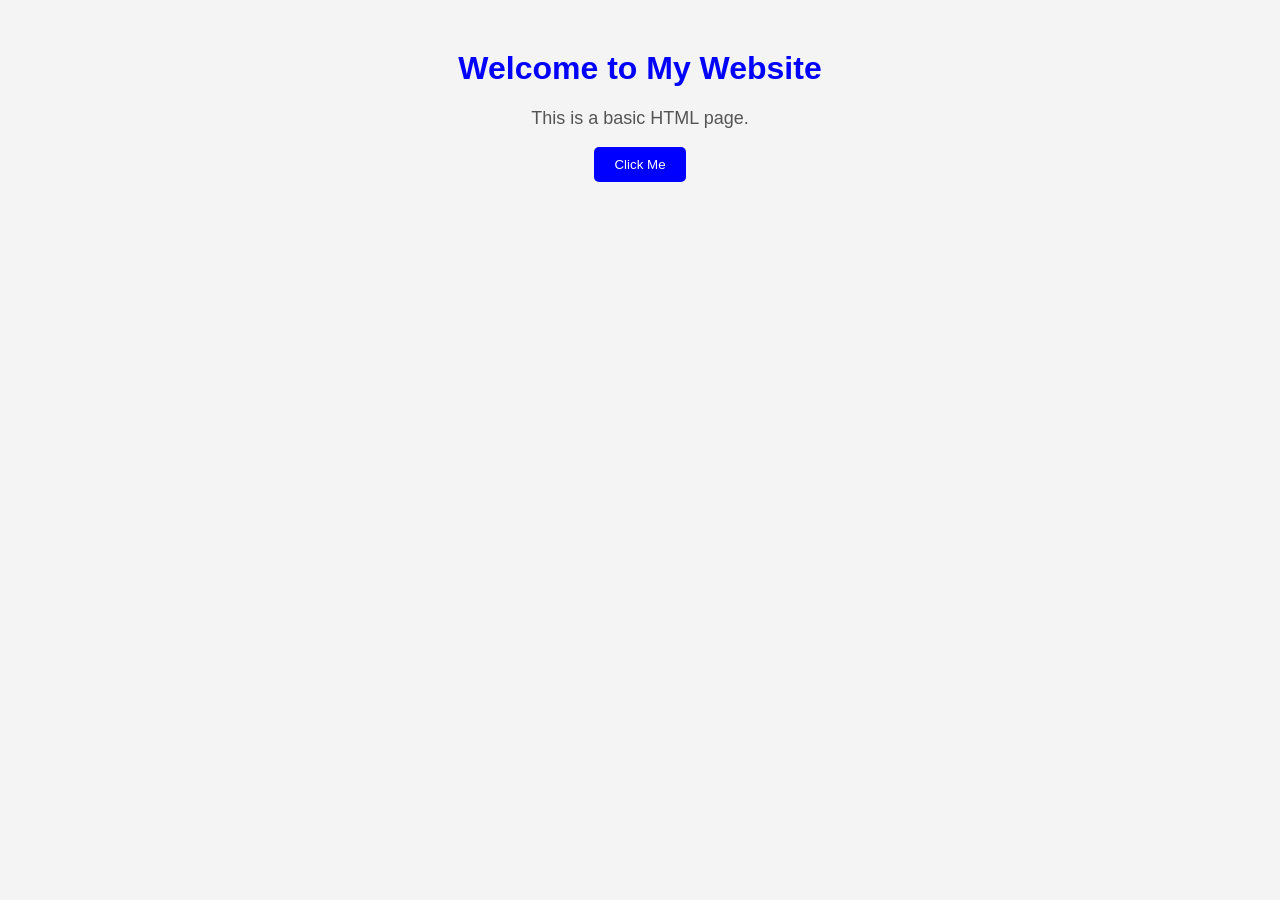
==== index.html @ ba88e644 "f commit" ====
<!DOCTYPE html>
<html lang="en">
<head>
    <meta charset="UTF-8">
    <meta name="viewport" content="width=device-width, initial-scale=1.0">
    <title>My Web Page</title>

    <!-- Link CSS File -->
    <link rel="stylesheet" href="style.css">
</head>
<body>

    <h1>Welcome to My Website</h1>
    <p>This is a basic HTML page.</p>

    <button>Click Me</button>

</body>
</html>
---- style.css ----
/* Style the page */
body {
    font-family: Arial, sans-serif;
    background-color: #f4f4f4;
    text-align: center;
    margin-top: 50px;
}

h1 {
    color: blue;
}

p {
    color: #555;
    font-size: 18px;
}

button {
    background-color: blue;
    color: white;
    border: none;
    padding: 10px 20px;
    border-radius: 5px;
    cursor: pointer;
}

button:hover {
    background-color: darkblue;
}
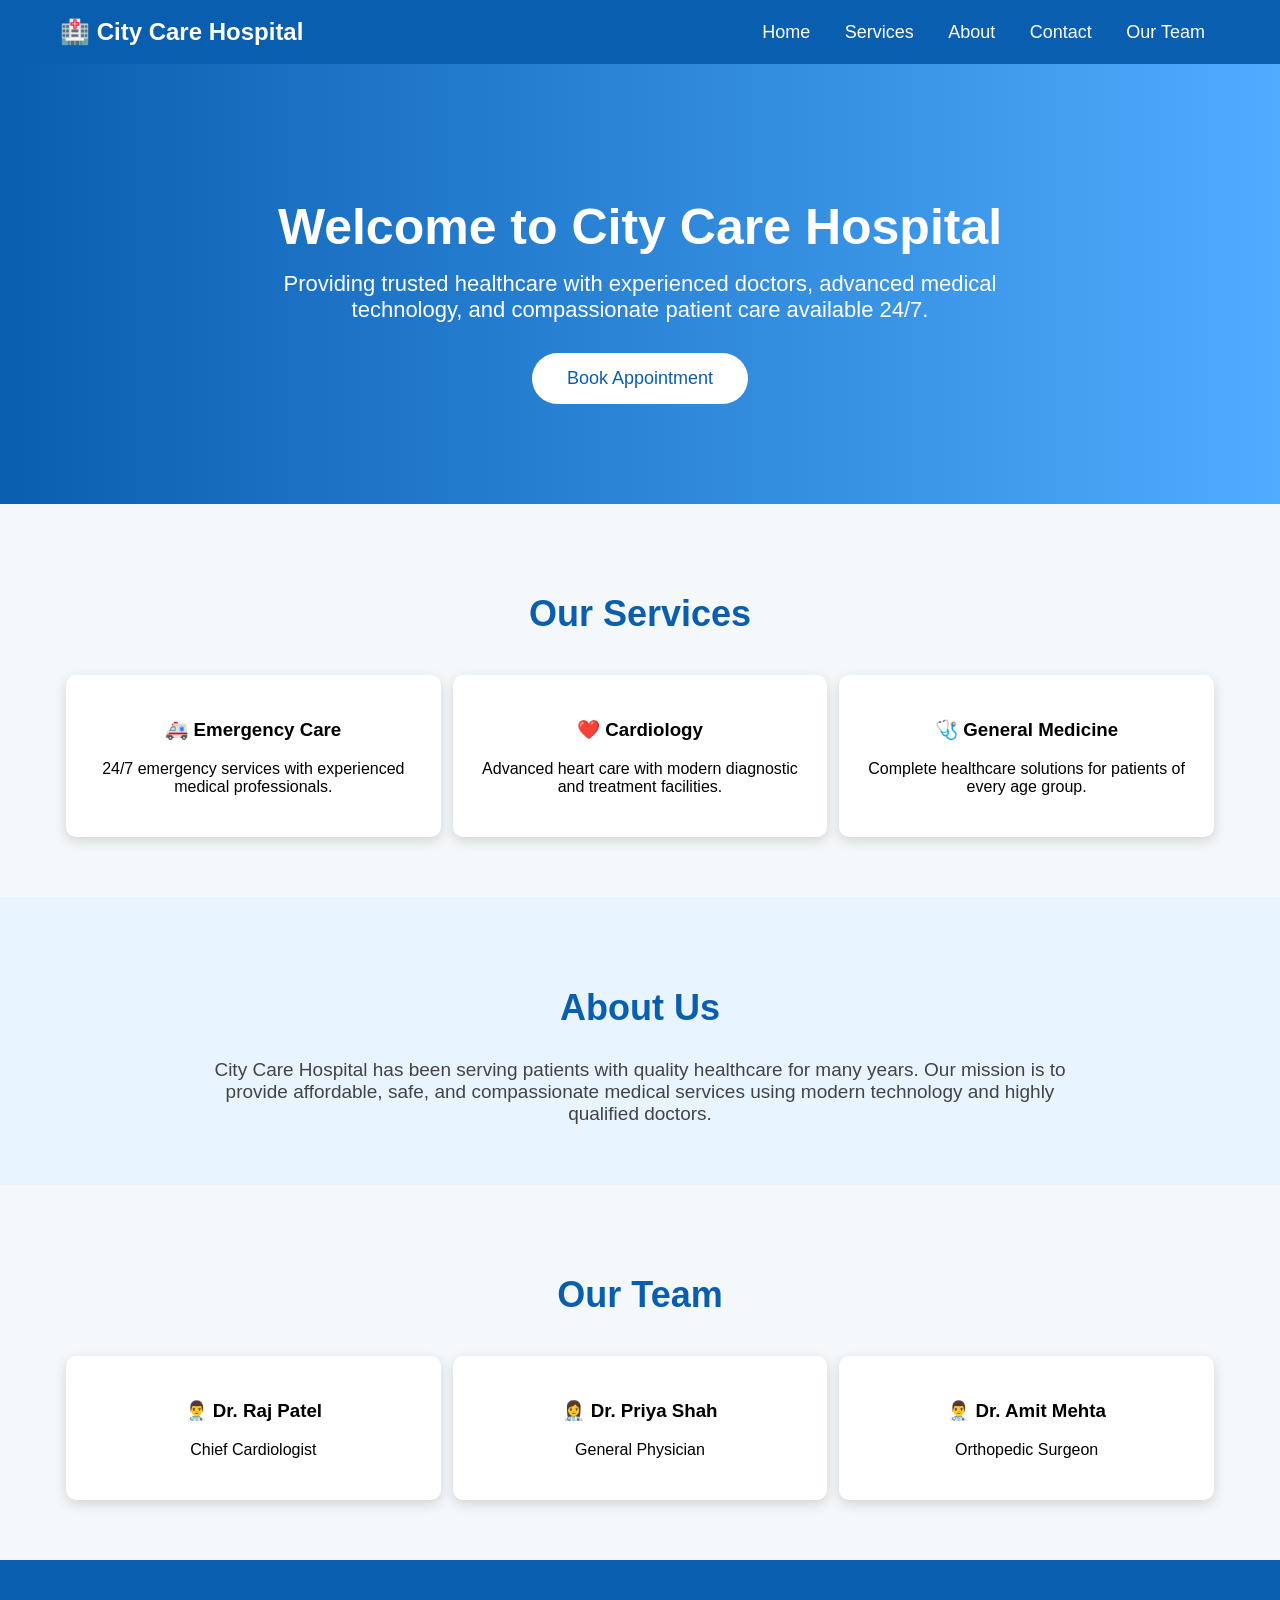
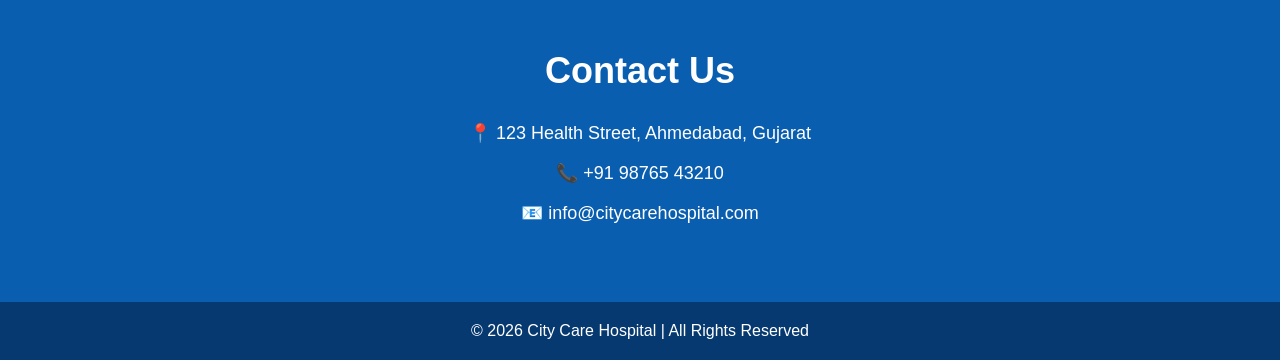
==== commit 313792f9: "forth commit" ====
--- a/index.html
+++ b/index.html
@@ -1,19 +1,146 @@
 <!DOCTYPE html>
-<html lang="en">
+<html>
 <head>
-    <meta charset="UTF-8">
-    <meta name="viewport" content="width=device-width, initial-scale=1.0">
-    <title>My Web Page</title>
+    <title>City Care Hospital</title>
+</head>
 
-    <!-- Link CSS File -->
-    <link rel="stylesheet" href="style.css">
-</head>
-<body>
+<body style="margin:0; font-family:Arial, Helvetica, sans-serif; background:#f4f8fb;">
 
-    <h1>Welcome to My Website</h1>
-    <p>This is a basic HTML page.</p>
+    <!-- Navbar -->
+    <div style="background:#0a5eb0; padding:18px 60px; display:flex; justify-content:space-between; align-items:center;">
 
-    <button>Click Me</button>
+        <h2 style="color:white; margin:0;">🏥 City Care Hospital</h2>
+
+        <div>
+            <a href="#" style="color:white; text-decoration:none; margin:15px; font-size:18px;">Home</a>
+            <a href="#" style="color:white; text-decoration:none; margin:15px; font-size:18px;">Services</a>
+            <a href="#" style="color:white; text-decoration:none; margin:15px; font-size:18px;">About</a>
+            <a href="#" style="color:white; text-decoration:none; margin:15px; font-size:18px;">Contact</a>
+            <a href="#" style="color:white; text-decoration:none; margin:15px; font-size:18px;">Our Team</a>
+        </div>
+
+    </div>
+
+    <!-- Hero Section -->
+
+    <div style="background:linear-gradient(to right,#0a5eb0,#4facfe); color:white; padding:100px 50px; text-align:center;">
+
+        <h1 style="font-size:50px; margin-bottom:15px;">
+            Welcome to City Care Hospital
+        </h1>
+
+        <p style="font-size:22px; width:70%; margin:auto;">
+            Providing trusted healthcare with experienced doctors, advanced medical
+            technology, and compassionate patient care available 24/7.
+        </p>
+
+        <button style="margin-top:30px; padding:15px 35px; font-size:18px; background:white; color:#0a5eb0; border:none; border-radius:30px; cursor:pointer;">
+            Book Appointment
+        </button>
+
+    </div>
+
+    <!-- Services -->
+
+    <div style="padding:60px; text-align:center;">
+
+        <h2 style="color:#0a5eb0; font-size:36px;">
+            Our Services
+        </h2>
+
+        <div style="display:flex; justify-content:space-around; margin-top:40px;">
+
+            <div style="background:white; width:28%; padding:25px; border-radius:10px; box-shadow:0px 4px 12px lightgray;">
+                <h3>🚑 Emergency Care</h3>
+                <p>24/7 emergency services with experienced medical professionals.</p>
+            </div>
+
+            <div style="background:white; width:28%; padding:25px; border-radius:10px; box-shadow:0px 4px 12px lightgray;">
+                <h3>❤️ Cardiology</h3>
+                <p>Advanced heart care with modern diagnostic and treatment facilities.</p>
+            </div>
+
+            <div style="background:white; width:28%; padding:25px; border-radius:10px; box-shadow:0px 4px 12px lightgray;">
+                <h3>🩺 General Medicine</h3>
+                <p>Complete healthcare solutions for patients of every age group.</p>
+            </div>
+
+        </div>
+
+    </div>
+
+    <!-- About -->
+
+    <div style="background:#e8f4ff; padding:60px; text-align:center;">
+
+        <h2 style="color:#0a5eb0; font-size:36px;">
+            About Us
+        </h2>
+
+        <p style="font-size:19px; width:75%; margin:auto; color:#444;">
+            City Care Hospital has been serving patients with quality healthcare for
+            many years. Our mission is to provide affordable, safe, and compassionate
+            medical services using modern technology and highly qualified doctors.
+        </p>
+
+    </div>
+
+    <!-- Team -->
+
+    <div style="padding:60px; text-align:center;">
+
+        <h2 style="color:#0a5eb0; font-size:36px;">
+            Our Team
+        </h2>
+
+        <div style="display:flex; justify-content:space-around; margin-top:40px;">
+
+            <div style="background:white; width:28%; padding:25px; border-radius:10px; box-shadow:0px 4px 12px lightgray;">
+                <h3>👨‍⚕️ Dr. Raj Patel</h3>
+                <p>Chief Cardiologist</p>
+            </div>
+
+            <div style="background:white; width:28%; padding:25px; border-radius:10px; box-shadow:0px 4px 12px lightgray;">
+                <h3>👩‍⚕️ Dr. Priya Shah</h3>
+                <p>General Physician</p>
+            </div>
+
+            <div style="background:white; width:28%; padding:25px; border-radius:10px; box-shadow:0px 4px 12px lightgray;">
+                <h3>👨‍⚕️ Dr. Amit Mehta</h3>
+                <p>Orthopedic Surgeon</p>
+            </div>
+
+        </div>
+
+    </div>
+
+    <!-- Contact -->
+
+    <div style="background:#0a5eb0; color:white; padding:60px; text-align:center;">
+
+        <h2 style="font-size:36px;">
+            Contact Us
+        </h2>
+
+        <p style="font-size:18px;">
+            📍 123 Health Street, Ahmedabad, Gujarat
+        </p>
+
+        <p style="font-size:18px;">
+            📞 +91 98765 43210
+        </p>
+
+        <p style="font-size:18px;">
+            📧 info@citycarehospital.com
+        </p>
+
+    </div>
+
+    <!-- Footer -->
+
+    <div style="background:#063970; color:white; text-align:center; padding:20px;">
+        © 2026 City Care Hospital | All Rights Reserved
+    </div>
 
 </body>
 </html>
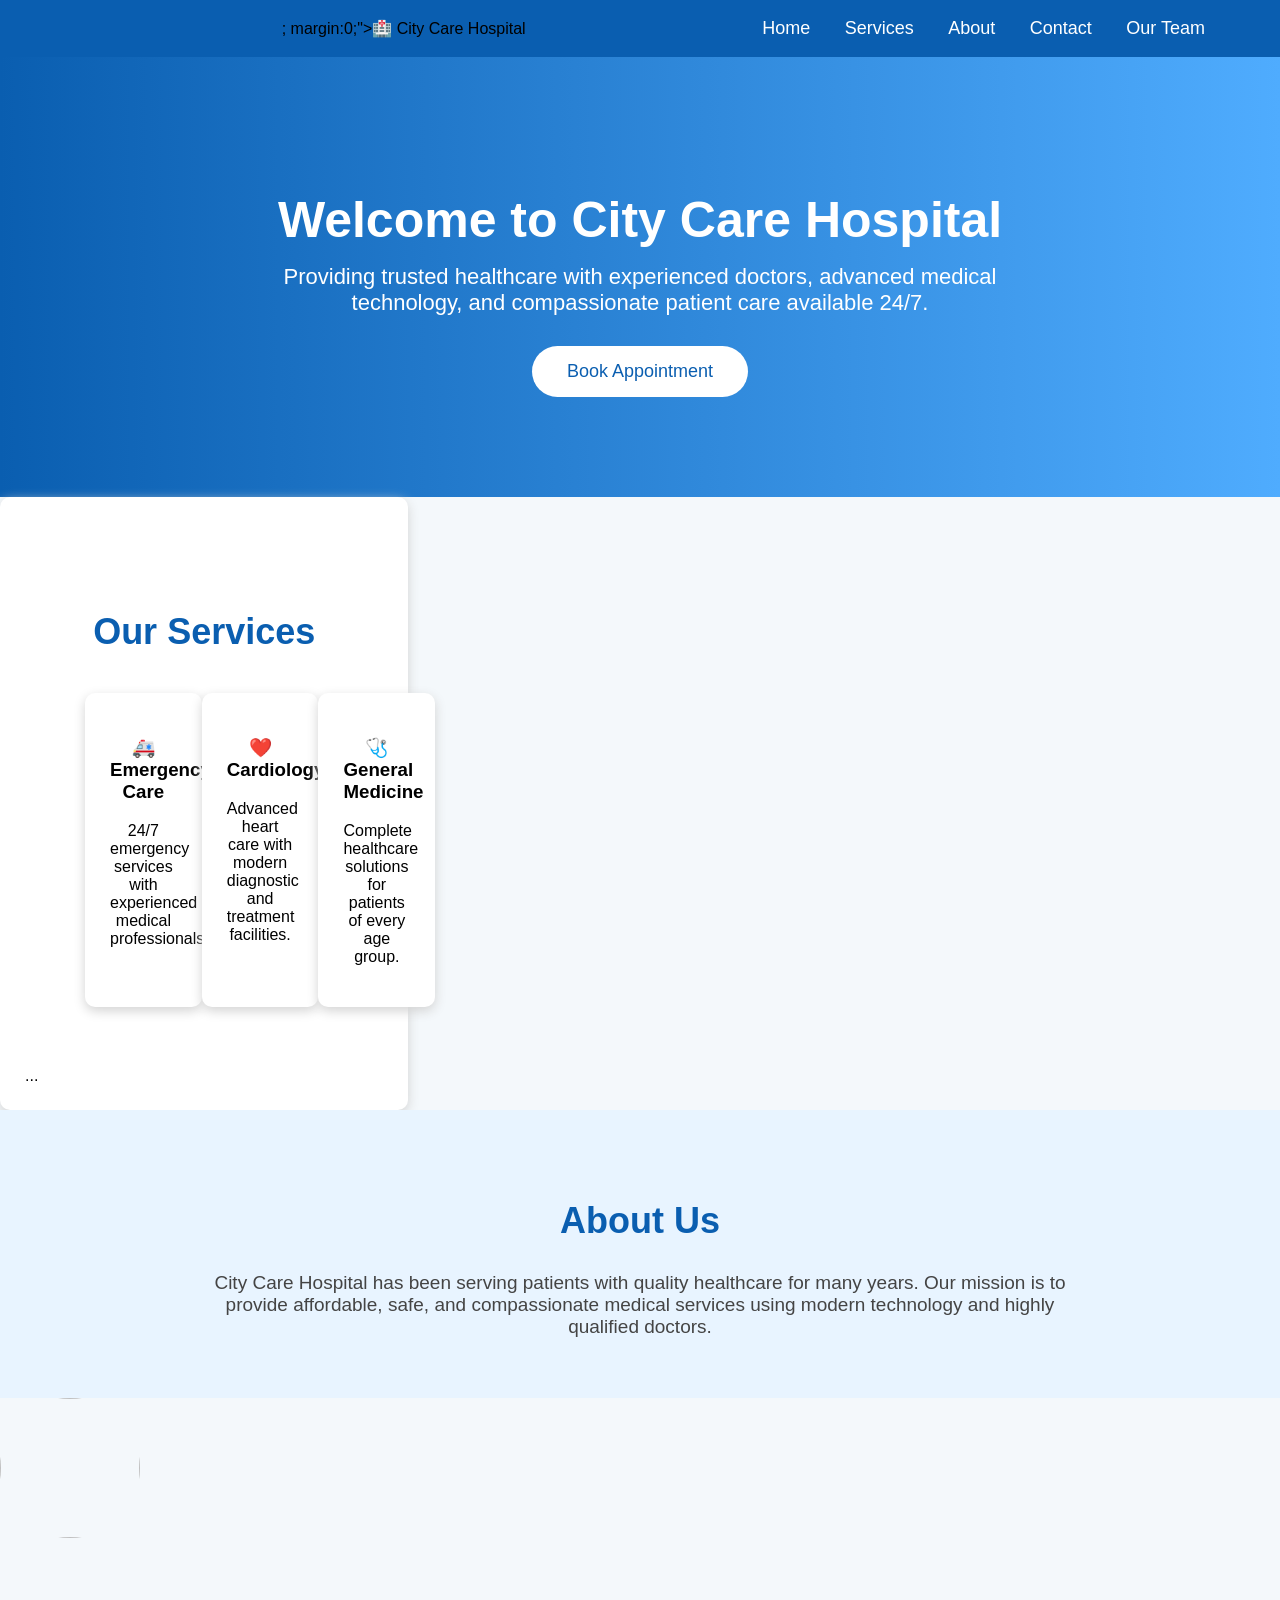
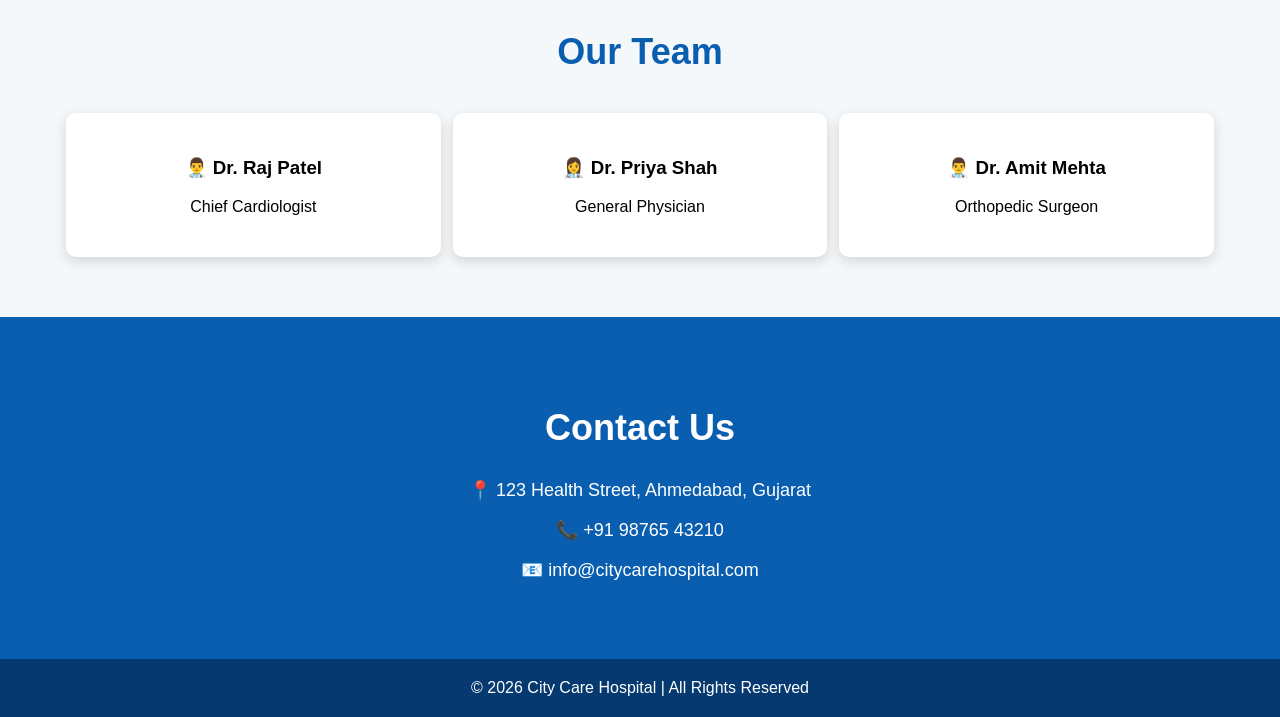
==== commit ab1a54f0: "forth commit" ====
--- a/index.html
+++ b/index.html
@@ -2,6 +2,15 @@
 <html>
 <head>
     <title>City Care Hospital</title>
+    <style>
+.card{
+    transition:0.3s;
+}
+.card:hover{
+    transform:translateY(-8px);
+    box-shadow:0 10px 20px gray;
+}
+</style>
 </head>
 
 <body style="margin:0; font-family:Arial, Helvetica, sans-serif; background:#f4f8fb;">
@@ -9,14 +18,14 @@
     <!-- Navbar -->
     <div style="background:#0a5eb0; padding:18px 60px; display:flex; justify-content:space-between; align-items:center;">
 
-        <h2 style="color:white; margin:0;">🏥 City Care Hospital</h2>
+        <div class="card" style="background:white;"></div>; margin:0;">🏥 City Care Hospital</h2>
 
         <div>
-            <a href="#" style="color:white; text-decoration:none; margin:15px; font-size:18px;">Home</a>
-            <a href="#" style="color:white; text-decoration:none; margin:15px; font-size:18px;">Services</a>
-            <a href="#" style="color:white; text-decoration:none; margin:15px; font-size:18px;">About</a>
-            <a href="#" style="color:white; text-decoration:none; margin:15px; font-size:18px;">Contact</a>
-            <a href="#" style="color:white; text-decoration:none; margin:15px; font-size:18px;">Our Team</a>
+            <a href="index.html" style="color:white; text-decoration:none; margin:15px; font-size:18px;">Home</a>
+            <a href="services.html" style="color:white; text-decoration:none; margin:15px; font-size:18px;">Services</a>
+            <a href="about.html" style="color:white; text-decoration:none; margin:15px; font-size:18px;">About</a>
+            <a href="contact.html" style="color:white; text-decoration:none; margin:15px; font-size:18px;">Contact</a>
+            <a href="team.html" style="color:white; text-decoration:none; margin:15px; font-size:18px;">Our Team</a>
         </div>
 
     </div>
@@ -24,6 +33,7 @@
     <!-- Hero Section -->
 
     <div style="background:linear-gradient(to right,#0a5eb0,#4facfe); color:white; padding:100px 50px; text-align:center;">
+        
 
         <h1 style="font-size:50px; margin-bottom:15px;">
             Welcome to City Care Hospital
@@ -41,6 +51,8 @@
     </div>
 
     <!-- Services -->
+<div style="background:white; width:28%; padding:25px; border-radius:10px; box-shadow:0px 4px 12px lightgray;">
+
 
     <div style="padding:60px; text-align:center;">
 
@@ -70,6 +82,9 @@
     </div>
 
     <!-- About -->
+     
+...
+</div>
 
     <div style="background:#e8f4ff; padding:60px; text-align:center;">
 
@@ -86,6 +101,8 @@
     </div>
 
     <!-- Team -->
+     <img src="doctor-image-url"
+style="width:140px;height:140px;border-radius:50%;object-fit:cover;">
 
     <div style="padding:60px; text-align:center;">
 
